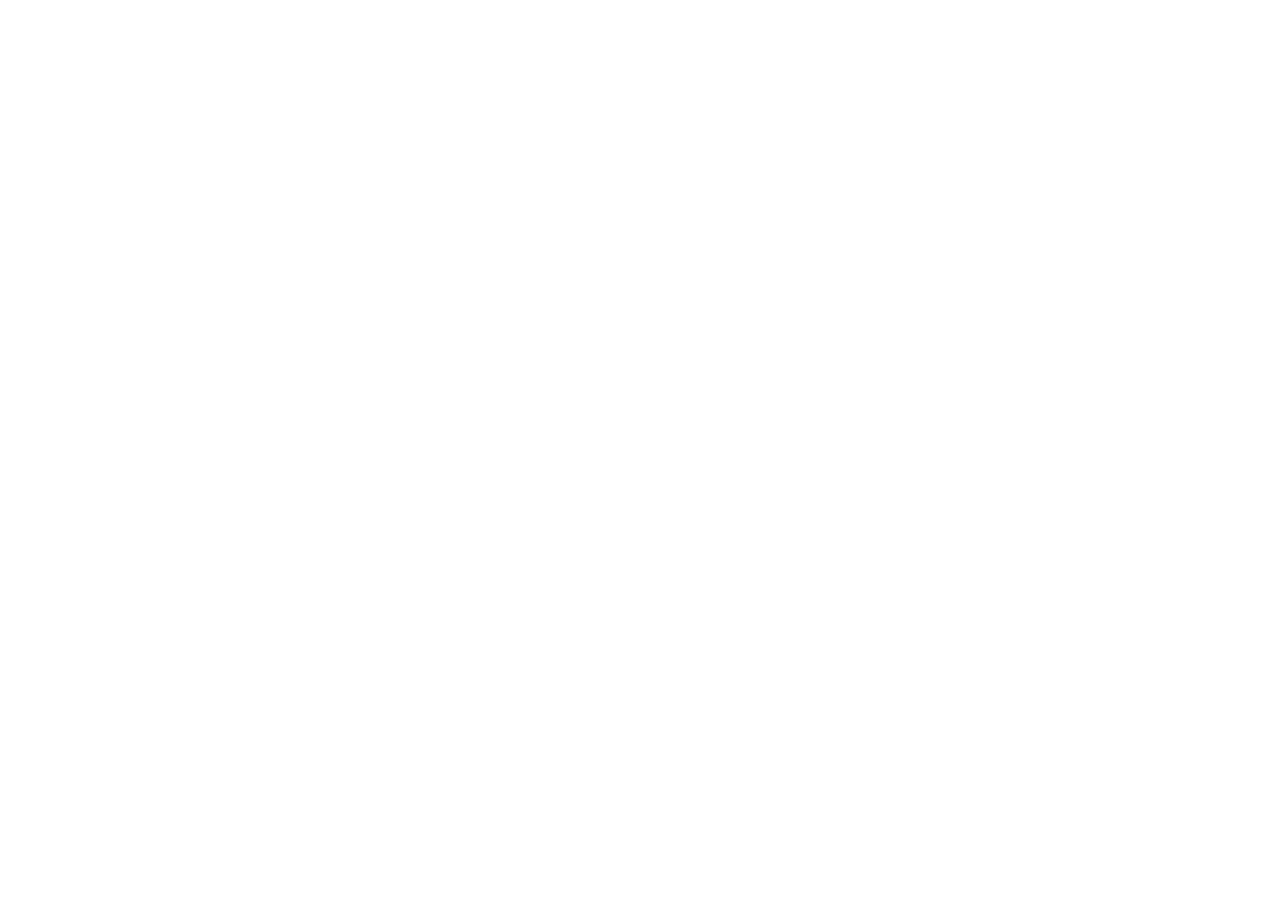
==== home.html @ 9a1ebb4d "第一次提交" ====
<!DOCTYPE html>
<html lang="en">
<head>
	<meta charset="UTF-8">
	<title>阴阳师首页</title>
	<link rel="stylesheet" href="css/reset.css">
	<link rel="stylesheet" href="css/index.css">
	<script src="js/jquery.min.js"></script>
</head>
<body>
	<script src="js/home.js"></script>
</body>
</html>
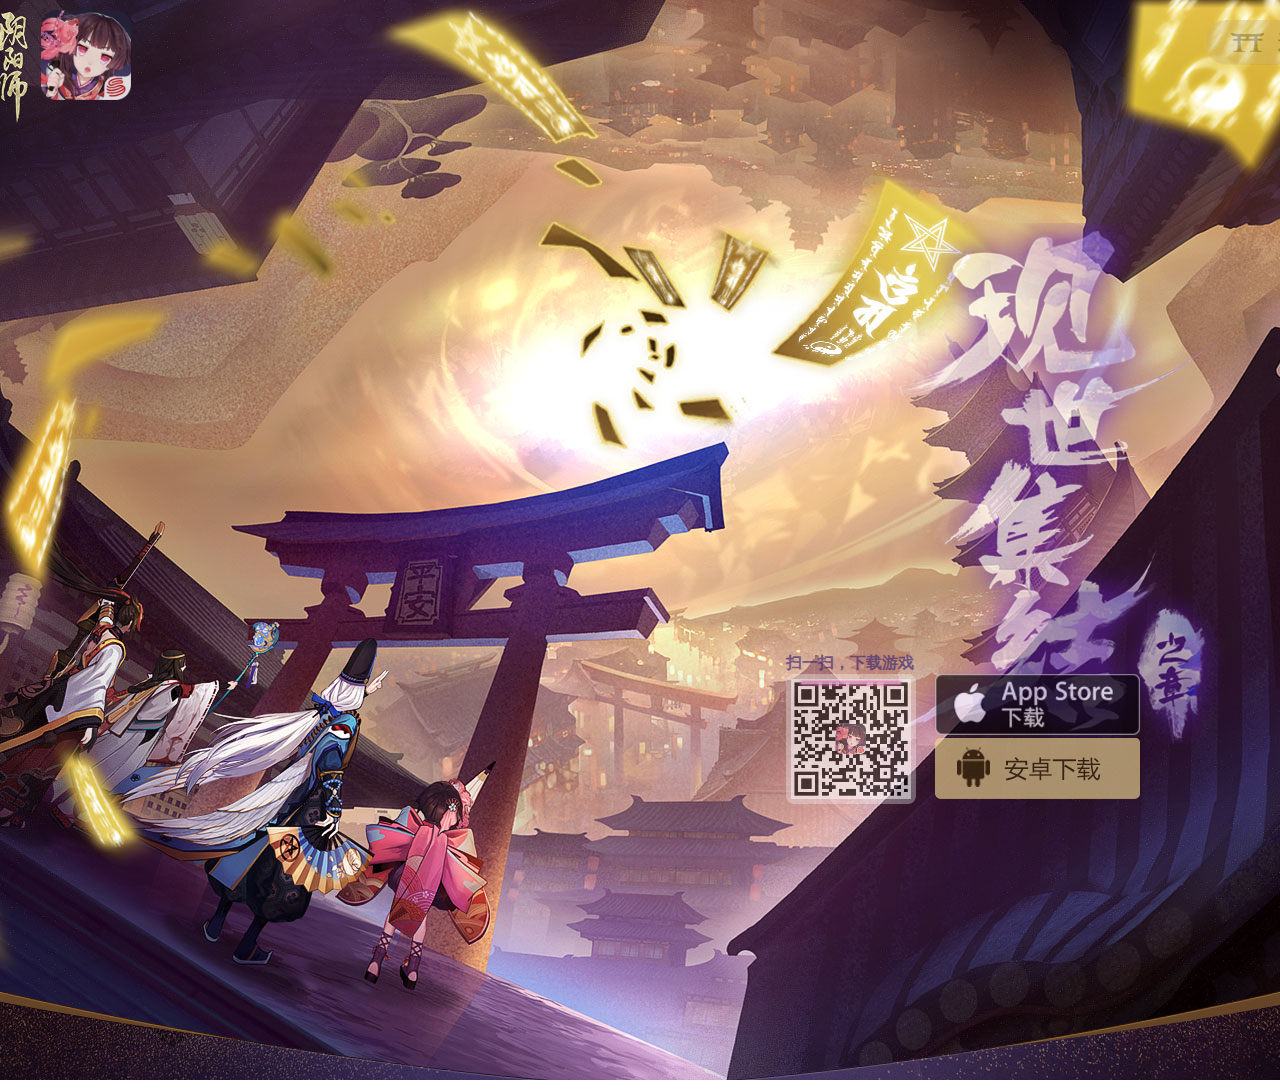
==== commit 925c48b8: "1.阴阳师首屏部分" ====
--- a/home.html
+++ b/home.html
@@ -4,10 +4,47 @@
 	<meta charset="UTF-8">
 	<title>阴阳师首页</title>
 	<link rel="stylesheet" href="css/reset.css">
-	<link rel="stylesheet" href="css/index.css">
+	<link rel="stylesheet" href="css/home.css">
 	<script src="js/jquery.min.js"></script>
 </head>
 <body>
+	<!-- 背景部分 -->
+	<div id="bg">
+		<div class="bg bg1"></div>
+	</div>
+	<!-- 首屏 -->
+	<div id="wrap">
+		<!-- 滑入显示部分 -->
+		<div class="wSwiper">
+			<!-- 阴阳师logo部分 -->
+			<div id="logo" class="swp swp1">
+				<a href="index.php">
+					<img src="images/logo1.png" class="img1" width="35" height="115" alt="">
+					<img src="images/logo2.png" class="img2" +width="108" height="108"alt="">
+				</a>
+			</div>
+			<!-- 进入官网部分 -->
+			<div class="swp swp2">
+				<a href="index.php" target="_blank">
+				</a>
+			</div>
+			<!-- 字体部分 -->
+			<div class="swp swp3">
+				<img src="images/swp3.png" alt="">
+			</div>
+			<!-- 二维码 -->
+			<div class="swp swp4">
+				<p>扫一扫，下载游戏</p>
+				<div class="qrcode">
+					<img src="images/line.png" class="line" width="148" height="10" alt="">
+				</div>
+				 <div class="download">
+                    <a href=""><img src="images/downios.png" alt=""></a>
+                    <a href=""><img src="images/downand.png" alt=""></a>
+                 </div>
+			</div>
+		</div>
+	</div>
 	<script src="js/home.js"></script>
 </body>
 </html>--- a/css/home.css
+++ b/css/home.css
@@ -0,0 +1,103 @@
+#bg{
+	/*需要铺在所有的最下面，故用绝对定位*/
+	position: absolute;
+	top: 0px;
+	left: 0px;
+	width: 100%;
+	min-width: 1280px;
+}
+#bg .bg{
+	width: 100%;
+	background-position: top center;
+	background-repeat: no-repeat;
+}
+#bg .bg1{
+	height: 1080px;
+	background-image: url('../images/bg1.jpg');
+}
+#wrap{
+	position: relative;
+	width:100%;
+	height: 1080px;
+}
+#wrap .wSwiper .swp1{
+	opacity: 0;
+	position: relative;
+	top: 0px;
+	left: -200px;
+	width: 149px;
+	height: 119px;
+	margin: 10px 0 0 20px;
+}
+#wrap .wSwiper .swp1 a img.img2{
+	position: absolute;
+	top: 0px;
+	left: 46px;
+	width: 90px;
+	height: 90px;
+}
+#wrap .wSwiper .swp2{
+	opacity: 0;
+	position: absolute;
+	top: 10px;
+	right: -200px;
+	width: 177px;
+	height: 45px;
+	background: url('../images/goindex.png');
+}
+#wrap .wSwiper .swp2 a{
+	width: 100%;
+	height: 100%;
+	background: rgba(0,0,0,0.08);
+    border-radius: 20px;
+    transition: .3s;
+}
+#wrap .wSwiper .swp2 a:hover{
+    background: rgba(0,0,0,0);
+}
+#wrap .wSwiper .swp3{
+	position: absolute;
+	top: 470px;
+	right: 50px;
+	opacity: 0;
+}
+#wrap .wSwiper .swp4{
+	position: absolute;
+	top: 810px;
+	opacity: 0;
+	right: 140px;
+	width: 354px;
+	height:150px;
+}
+#wrap .wSwiper .swp4 .qrcode{
+	position: relative;
+	float: left;
+	width: 130px;
+	height: 130px;
+	border-radius: 8px;
+	background:rgba(255,255,255,0.5) url('../images/qrcode.png') no-repeat center center/120px 120px;
+}
+#wrap .wSwiper .swp4 .line{
+	position: absolute;
+	top: 5px;
+	left: 2px;
+	width: 130px;
+	height: auto;
+	animation: zidingyi 4s linear infinite;
+}
+@keyframes zidingyi{
+	0%{top: 4px;}
+	50%{top: 120px;}
+	100%{top: 4px;}
+}
+#wrap .wSwiper .swp4 p{
+	color: #3d2672;
+	font-size: 16px;
+	font-weight: bold;
+}
+#wrap .wSwiper .swp4 .download{
+	float: right;
+	width: 205px;
+    height: 130px;
+}
+/*11111*/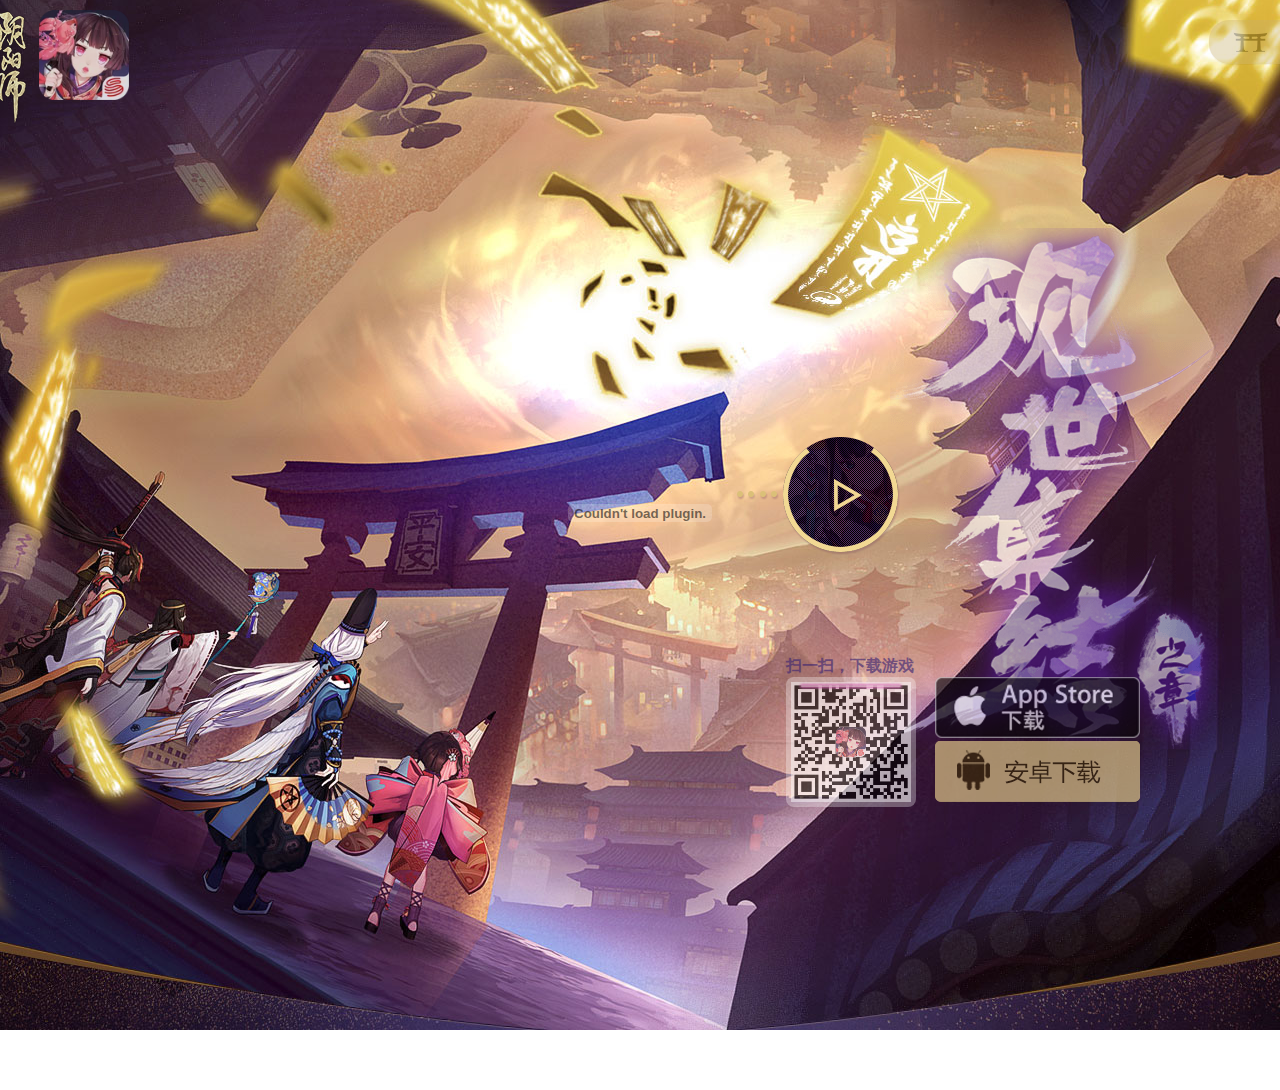
==== commit 537c397b: "主页背景加上flash" ====
--- a/home.html
+++ b/home.html
@@ -8,9 +8,19 @@
 	<script src="js/jquery.min.js"></script>
 </head>
 <body>
+	<!--[if lt IE 9]>
+		  <div style="position:relative;z-index:99;width:100%;height:50px;background:#ffffe9;color:#1e5494;border-bottom:1px solid #e6e6c6;text-align:center;line-height:50px;font-size:12px;">您使用的浏览器版本过低，可能会影响到您浏览本网页，建议您升级您的浏览器。</div>
+	<![endif]-->
 	<!-- 背景部分 -->
 	<div id="bg">
-		<div class="bg bg1"></div>
+		 <div class="bg bg1">
+                <!--<embed src="https://nie.res.netease.com/nie/flash/2017MobileGames/yys/0519/yys_xsjj.swf?a=9" width="100%" height="100%" type="application/x-shockwave-flash">-->
+                <object data="https://nie.res.netease.com/nie/flash/2017MobileGames/yys/0519/yys_xsjj.swf?a=9" type="application/x-shockwave-flash" id="flash_641895589" width="100%" height="1026">
+                    <param name="allowScriptAccess" value="always">
+                    <param name="wmode" value="transparent">
+                    <param name="movie" value="https://nie.res.netease.com/nie/flash/2017MobileGames/yys/0519/yys_xsjj.swf?a=9">
+                </object>
+            </div>
 	</div>
 	<!-- 首屏 -->
 	<div id="wrap">
@@ -44,6 +54,10 @@
                  </div>
 			</div>
 		</div>
+		<!-- 首页视频按钮 -->
+		<div class="videoBtn">
+            <img src="images/videoBtnAR.png" alt="">
+        </div>
 	</div>
 	<script src="js/home.js"></script>
 </body>
--- a/css/home.css
+++ b/css/home.css
@@ -14,6 +14,7 @@
 #bg .bg1{
 	height: 1080px;
 	background-image: url('../images/bg1.jpg');
+	background-position-y: -50px;
 }
 #wrap{
 	position: relative;
@@ -100,4 +101,17 @@
 	width: 205px;
     height: 130px;
 }
-/*11111*/+#wrap .videoBtn{
+	position: absolute;
+	top: 425px;
+	right: 380px;
+	width: 165px;
+    height: 120px;
+	background:url(../images/videoBtn.png) no-repeat;
+	cursor: pointer;
+}
+#wrap .videoBtn img{
+	position: absolute;
+	top:2px;
+	right: 2px;
+}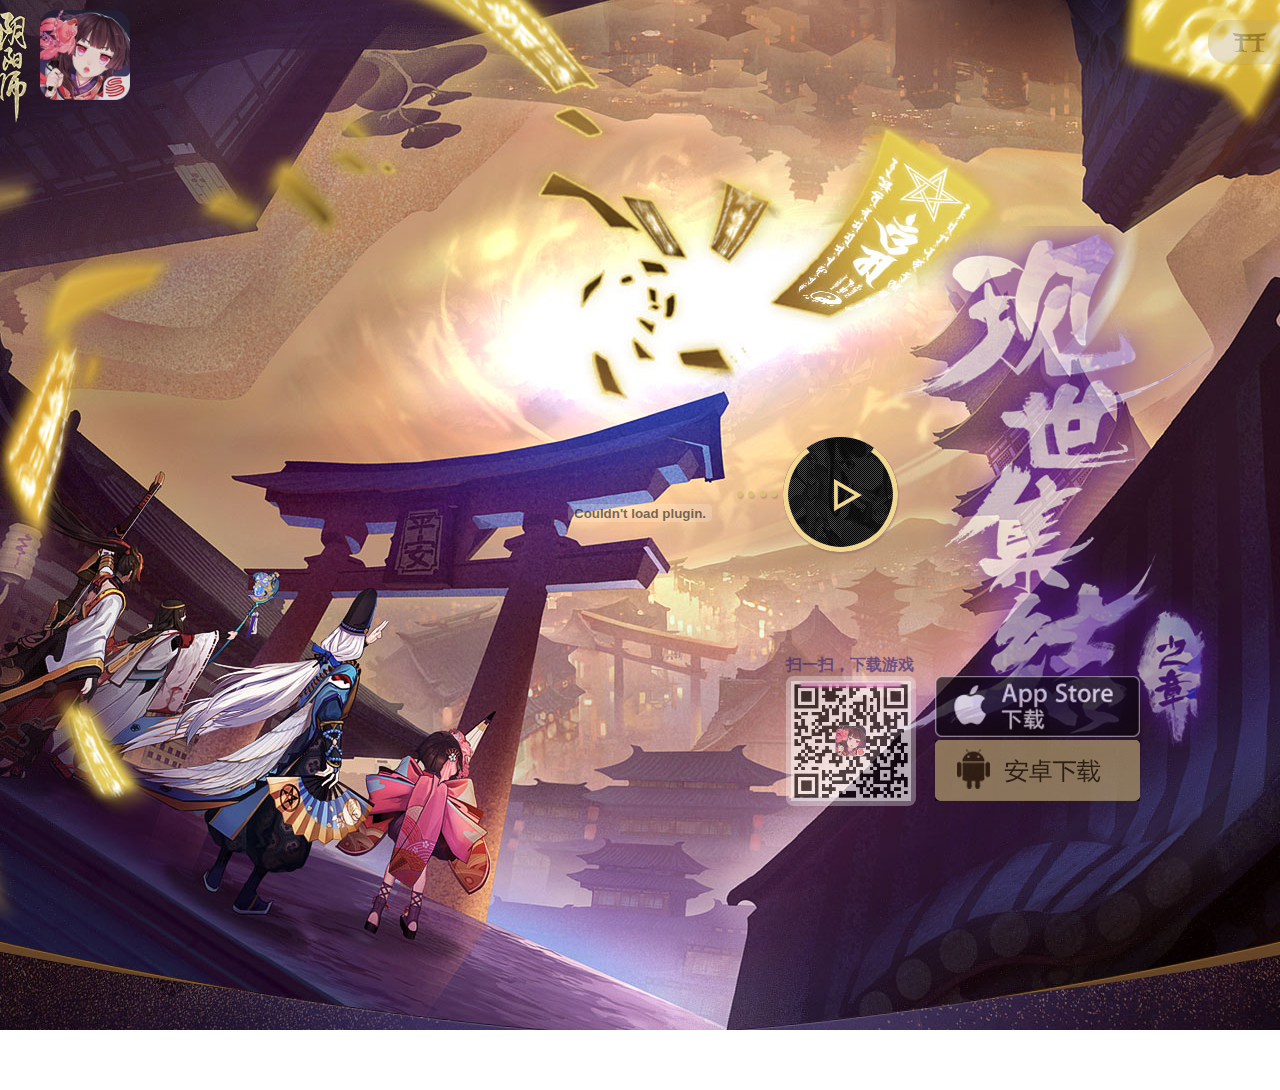
==== commit ed10d83e: "点击视频播放按钮弹出视频" ====
--- a/home.html
+++ b/home.html
@@ -49,8 +49,8 @@
 					<img src="images/line.png" class="line" width="148" height="10" alt="">
 				</div>
 				 <div class="download">
-                    <a href=""><img src="images/downios.png" alt=""></a>
-                    <a href=""><img src="images/downand.png" alt=""></a>
+                    <a href=""><img class="ios" src="images/downios.png" alt=""></a>
+                    <a href="" class="android"><img src="images/downand.png" alt=""></a>
                  </div>
 			</div>
 		</div>
@@ -58,6 +58,25 @@
 		<div class="videoBtn">
             <img src="images/videoBtnAR.png" alt="">
         </div>
+        <!-- 视频出现时的透明暗色背景 -->
+        <div class="video">
+        	<div class="video_box">
+        		<object data="https://nie.res.netease.com/comm/js/nie/util/video/img/player.swf?v=2017032302" type="application/x-shockwave-flash" width="800" height="450">
+	            <param name="allowFullScreen" value="true">
+	            <param name="allowscriptaccess" value="always">
+	            <param name="bgcolor" value="#000000">
+	            <param name="flashvars" value="width=800&amp;height=450&amp;wmode=direct&amp;bgcolor=#000000&amp;host=yys.163.com&amp;movieUrl=https://nie.v.netease.com/nie/2017/0518/a7f3a0546e69013b5d039c988d7c458bqt.mp4&amp;HDmovieUrl=&amp;SHDmovieUrl=&amp;vtype=&amp;&amp;&amp;&amp;volume=0.8&amp;autoPlay=true&amp;&amp;loopTimes=0&amp;&amp;bufferTime=5&amp;videoIndex=0&amp;&amp;allowFullScreen=true&amp;fat=">
+	            <param name="movie" value="https://nie.res.netease.com/comm/js/nie/util/video/img/player.swf?v=2017032302">
+           		</object>
+           		<div class="close_btn">
+        			<img src="images/close.png" alt="">
+        		</div>
+        	</div>
+        </div>
+        <!-- 下方的鼠标 -->
+        <div class="down_mouse">
+        	<img src="images/dBtn.png" alt="">
+        </div>
 	</div>
 	<script src="js/home.js"></script>
 </body>
--- a/css/home.css
+++ b/css/home.css
@@ -5,6 +5,10 @@
 	left: 0px;
 	width: 100%;
 	min-width: 1280px;
+}
+body.noScroll{
+	overflow: hidden;
+	height: 100%;
 }
 #bg .bg{
 	width: 100%;
@@ -49,7 +53,7 @@
 #wrap .wSwiper .swp2 a{
 	width: 100%;
 	height: 100%;
-	background: rgba(0,0,0,0.08);
+	background: rgba(0,0,0,0.1);
     border-radius: 20px;
     transition: .3s;
 }
@@ -101,6 +105,17 @@
 	width: 205px;
     height: 130px;
 }
+#wrap .download a.android{
+	width: 205px;
+	height: 61px;
+	background: #000;
+}
+#wrap .download a.android img{
+	opacity: 0.8;
+}
+#wrap .download a.android img:hover{
+	opacity: 1;
+}
 #wrap .videoBtn{
 	position: absolute;
 	top: 425px;
@@ -114,4 +129,54 @@
 	position: absolute;
 	top:2px;
 	right: 2px;
+}
+/*视频出现时的透明暗色背景*/
+.video{
+	display: none;
+	position: fixed;
+	top:0;
+	left: 0;
+	z-index: 99;
+	width: 100%;
+	height: 100%;
+	background: rgba(0,0,0,.3);
+}
+.video .video_box{
+	position: absolute;
+	top: 0;
+	bottom: 0;
+	left: 0;
+	right: 0;
+	margin: auto;
+	width: 800px;
+	height: 450px;
+	border: 2px solid #b69476;
+}
+.video .close_btn img{
+	position: absolute;
+	top: 0px;
+	right: -40px;
+	width: 34px;
+	height: 34px;
+	cursor: pointer;
+	transform: rotate(0deg);
+	transition: .3s;
+}
+.video .close_btn img:hover{
+	transform: rotate(180deg);
+}
+/*鼠标*/
+.down_mouse{
+	position: absolute;
+	left: 50%;
+	margin-left: -15px;
+	bottom: 220px;
+	opacity: 1
+	width: 30px;
+	height: 70px;
+	animation: drop .8s linear infinite;
+}
+@keyframes drop{
+	from{bottom: 220px;opacity: 1}
+	to{bottom: 150px;opacity: 0}
 }